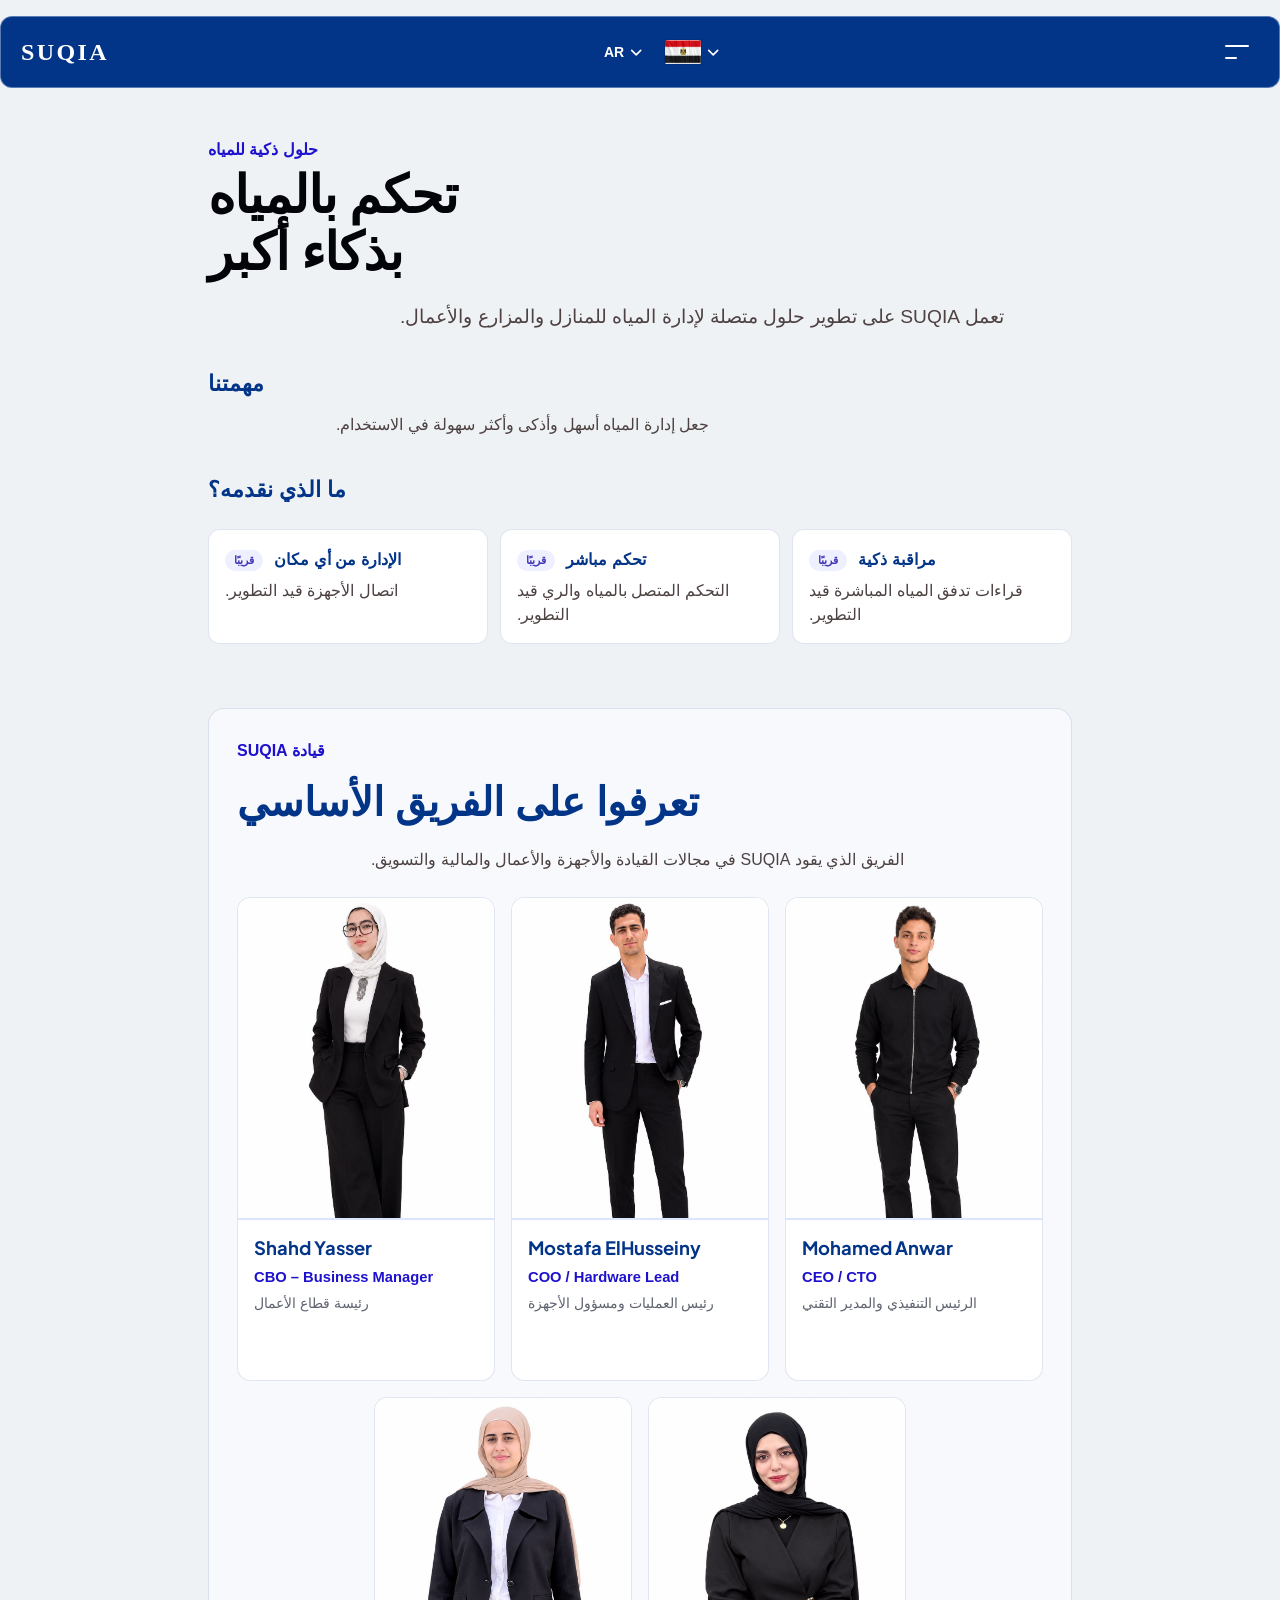
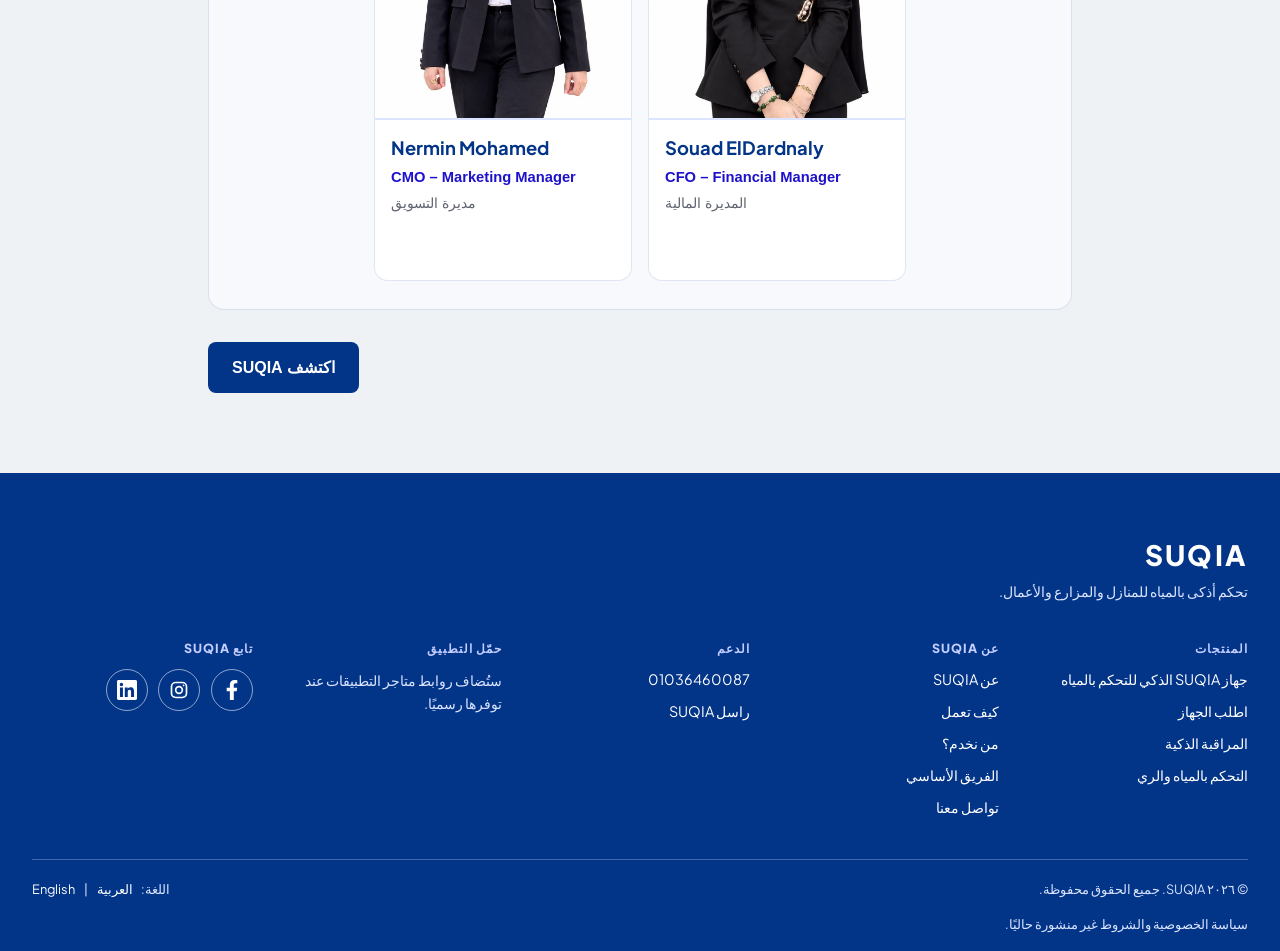
==== about-ar.html @ 775f2c16 "Publish static SUQIA website Co-authored-by: Copilot <223556219+Copilot@users.noreply.github.com>" ====
<!DOCTYPE html>
<html lang="ar" dir="rtl">
  <head>
    <meta charset="UTF-8">
    <meta name="viewport" content="width=device-width, initial-scale=1.0">
    <meta name="description" content="تعرف على SUQIA وحلولها لإدارة المياه؛ اتصال الأجهزة والمراقبة المباشرة قيد التطوير.">
    <title>عن SUQIA</title>
    <link rel="icon" href="favicon.png" type="image/png" sizes="512x512">
    <link rel="stylesheet" href="main.css" type="text/css">
    <link rel="preconnect" href="https://fonts.googleapis.com">
    <link rel="preconnect" href="https://fonts.gstatic.com" crossorigin>
    <link href="https://fonts.googleapis.com/css2?family=Plus+Jakarta+Sans:wght@400;500;600;700;800&display=swap" rel="stylesheet">
  </head>
  <body>
    <header class="site-header">
      <a class="site-name" href="index-ar.html" aria-label="SUQIA - الرئيسية">SUQIA</a>
      <div class="header-controls">
        <div class="header-dropdown">
          <button class="header-selector language-selector" type="button" aria-label="اختيار اللغة" aria-expanded="false" aria-controls="language-options">
            <span>AR</span>
            <svg class="dropdown-chevron" viewBox="0 0 16 16" aria-hidden="true" focusable="false"><path d="m3 6 5 5 5-5" fill="none" stroke="currentColor" stroke-linecap="round" stroke-linejoin="round" stroke-width="1.8"/></svg>
          </button>
          <div class="header-dropdown-menu language-options" id="language-options" role="group" aria-label="اختيار اللغة" hidden>
            <a class="header-dropdown-option" href="about-ar.html" lang="ar" hreflang="ar" aria-current="page">العربية</a>
            <a class="header-dropdown-option" href="about.html" lang="en" hreflang="en">English</a>
          </div>
        </div>
        <div class="header-dropdown">
          <button class="header-selector country-selector" type="button" aria-label="الدولة: مصر" aria-expanded="false" aria-controls="country-options">
            <span class="country-flag-frame"><img class="country-flag" src="suqia5-product.png" alt=""></span>
            <svg class="dropdown-chevron" viewBox="0 0 16 16" aria-hidden="true" focusable="false"><path d="m3 6 5 5 5-5" fill="none" stroke="currentColor" stroke-linecap="round" stroke-linejoin="round" stroke-width="1.8"/></svg>
          </button>
          <div class="header-dropdown-menu country-options" id="country-options" role="group" aria-label="الدولة" hidden>
            <p class="header-dropdown-title">الدولة</p>
            <button class="header-dropdown-option country-option" type="button" aria-label="مصر، محددة حاليًا" aria-pressed="true">
              <span class="country-flag-frame"><img class="country-flag" src="suqia5-product.png" alt=""></span><span>مصر</span><span class="country-check" aria-hidden="true">✓</span>
            </button>
            <p class="header-dropdown-note">خدمات SUQIA متاحة حاليًا في مصر.</p>
          </div>
        </div>
      </div>
      <button class="menu-button" type="button" aria-label="فتح قائمة التنقل" aria-haspopup="dialog" aria-controls="site-menu">
        <span></span>
        <span></span>
      </button>
    </header>

    <dialog class="menu-dialog" id="site-menu" aria-label="قائمة الموقع">
      <div class="menu-dialog-content">
        <div class="menu-dialog-header">
          <a class="menu-logo" href="index-ar.html" aria-label="SUQIA - الرئيسية">SUQIA</a>
          <button class="menu-close" type="button" aria-label="إغلاق قائمة التنقل">
            <span></span>
            <span></span>
          </button>
        </div>
        <nav class="menu-links" aria-label="التنقل الرئيسي">
          <a class="menu-top-link" href="index-ar.html">الرئيسية</a>
          <a class="menu-top-link" href="product-ar.html">اطلب الجهاز</a>
          <details class="menu-section">
            <summary><span>حلول SUQIA</span><span class="menu-toggle" aria-hidden="true">+</span></summary>
            <div class="menu-section-content menu-info-grid">
              <a class="menu-info-card" href="index-ar.html#solution-monitoring">
                <h2>مراقبة ذكية <span class="feature-status">قريبًا</span></h2><p>قراءات تدفق المياه المباشرة قيد التطوير.</p>
              </a>
              <a class="menu-info-card" href="index-ar.html#solution-control">
                <h2>التحكم بالمياه والري <span class="feature-status">قريبًا</span></h2><p>التحكم المتصل بالمياه والري قيد التطوير.</p>
              </a>
              <a class="menu-info-card" href="index-ar.html#device-connectivity">
                <h2>الإدارة من أي مكان <span class="feature-status">قريبًا</span></h2><p>اتصال الأجهزة والوصول إليها عن بُعد قيد التطوير.</p>
              </a>
            </div>
          </details>
          <details class="menu-section">
            <summary><span>كيف تعمل</span><span class="menu-toggle" aria-hidden="true">+</span></summary>
            <div class="menu-section-content menu-info-grid">
              <a class="menu-info-card" href="index-ar.html#step-monitor"><span class="menu-step">٠١</span><h2>راقب <span class="feature-status">قريبًا</span></h2><p>قراءات تدفق المياه المباشرة قيد التطوير.</p></a>
              <a class="menu-info-card" href="index-ar.html#step-control"><span class="menu-step">٠٢</span><h2>تحكم <span class="feature-status">قريبًا</span></h2><p>التحكم بالأجهزة عن بُعد قيد التطوير.</p></a>
              <a class="menu-info-card" href="index-ar.html#device-connectivity"><span class="menu-step">٠٣</span><h2>اتصل <span class="feature-status">قريبًا</span></h2><p>الاتصال بالأجهزة قيد التطوير.</p></a>
            </div>
          </details>
          <details class="menu-section">
            <summary><span>من نخدم</span><span class="menu-toggle" aria-hidden="true">+</span></summary>
            <div class="menu-section-content menu-info-grid">
              <a class="menu-info-card" href="index-ar.html#audience-home"><h2>المنازل</h2><p>مصممة لإدارة المياه المنزلية؛ المراقبة المتصلة ستتوفر قريبًا.</p></a>
              <a class="menu-info-card" href="index-ar.html#audience-agricultural-land"><h2>الأراضي الزراعية</h2><p>مصممة لإدارة الري؛ اتصال الأجهزة سيتوفر قريبًا.</p></a>
              <a class="menu-info-card" href="index-ar.html#audience-factories"><h2>المصانع</h2><p>مصممة لإدارة المياه الصناعية؛ المراقبة المباشرة ستتوفر قريبًا.</p></a>
              <a class="menu-info-card" href="index-ar.html#audience-fish-farms"><h2>المزارع السمكية</h2><p>مصممة لإدارة مياه الاستزراع السمكي؛ اتصال الأجهزة سيتوفر قريبًا.</p></a>
            </div>
          </details>
          <details class="menu-section">
            <summary><span>عن SUQIA</span><span class="menu-toggle" aria-hidden="true">+</span></summary>
            <div class="menu-section-content">
              <p class="menu-summary">تعمل SUQIA على تطوير حلول متصلة لإدارة المياه للمنازل والمزارع والأعمال. اتصال الأجهزة سيتوفر قريبًا.</p>
              <p class="menu-summary">مهمتنا جعل إدارة المياه أسهل وأذكى وأكثر سهولة في الاستخدام.</p>
              <a class="menu-section-link" href="about-ar.html">تعرف على SUQIA</a>
              <a class="menu-section-link" href="about-ar.html#core-team">تعرف على الفريق الأساسي</a>
            </div>
          </details>
          <a class="menu-top-link" href="index-ar.html#contact-us">تواصل معنا</a>
        </nav>
      </div>
    </dialog>

    <main class="about-main">
      <section class="about-intro" aria-labelledby="about-title">
        <p class="about-eyebrow">حلول ذكية للمياه</p>
        <h1 class="about-title" id="about-title">تحكم بالمياه<br>بذكاء أكبر</h1>
        <p class="about-lead">
          تعمل SUQIA على تطوير حلول متصلة لإدارة المياه للمنازل والمزارع والأعمال.
        </p>
      </section>
      <section class="about-section" aria-labelledby="about-vision">
        <h2 id="about-vision">مهمتنا</h2>
        <p>جعل إدارة المياه أسهل وأذكى وأكثر سهولة في الاستخدام.</p>
      </section>
      <section class="about-section" aria-labelledby="about-solutions">
        <h2 id="about-solutions">ما الذي نقدمه؟</h2>
        <dl class="water-details">
          <div class="water-detail">
            <dt>مراقبة ذكية <span class="feature-status">قريبًا</span></dt>
            <dd>قراءات تدفق المياه المباشرة قيد التطوير.</dd>
          </div>
          <div class="water-detail">
            <dt>تحكم مباشر <span class="feature-status">قريبًا</span></dt>
            <dd>التحكم المتصل بالمياه والري قيد التطوير.</dd>
          </div>
          <div class="water-detail">
            <dt>الإدارة من أي مكان <span class="feature-status">قريبًا</span></dt>
            <dd>اتصال الأجهزة قيد التطوير.</dd>
          </div>
        </dl>
      </section>
      <section class="team-section" id="core-team" aria-labelledby="team-title">
        <div class="team-heading">
          <p class="about-eyebrow">قيادة SUQIA</p>
          <h2 class="about-title team-title" id="team-title">تعرفوا على الفريق الأساسي</h2>
          <p class="team-intro">الفريق الذي يقود SUQIA في مجالات القيادة والأجهزة والأعمال والمالية والتسويق.</p>
        </div>
        <div class="team-grid">
          <article class="team-card">
            <figure class="team-card-image"><img src="suqia6-product.png" alt="Mohamed Anwar" loading="lazy" decoding="async"></figure>
            <div class="team-card-content">
              <h3 class="team-card-name">Mohamed Anwar</h3>
              <p class="team-card-role">CEO / CTO</p>
              <p class="team-card-title">الرئيس التنفيذي والمدير التقني</p>
            </div>
          </article>
          <article class="team-card">
            <figure class="team-card-image"><img src="suqia7-product.png" alt="Mostafa ElHusseiny" loading="lazy" decoding="async"></figure>
            <div class="team-card-content">
              <h3 class="team-card-name">Mostafa ElHusseiny</h3>
              <p class="team-card-role">COO / Hardware Lead</p>
              <p class="team-card-title">رئيس العمليات ومسؤول الأجهزة</p>
            </div>
          </article>
          <article class="team-card">
            <figure class="team-card-image"><img src="suqia8-product.png" alt="Shahd Yasser" loading="lazy" decoding="async"></figure>
            <div class="team-card-content">
              <h3 class="team-card-name">Shahd Yasser</h3>
              <p class="team-card-role">CBO – Business Manager</p>
              <p class="team-card-title">رئيسة قطاع الأعمال</p>
            </div>
          </article>
          <article class="team-card">
            <figure class="team-card-image"><img src="suqia9-product.png" alt="Souad ElDardnaly" loading="lazy" decoding="async"></figure>
            <div class="team-card-content">
              <h3 class="team-card-name">Souad ElDardnaly</h3>
              <p class="team-card-role">CFO – Financial Manager</p>
              <p class="team-card-title">المديرة المالية</p>
            </div>
          </article>
          <article class="team-card">
            <figure class="team-card-image"><img src="suqia10-product.png" alt="Nermin Mohamed" loading="lazy" decoding="async"></figure>
            <div class="team-card-content">
              <h3 class="team-card-name">Nermin Mohamed</h3>
              <p class="team-card-role">CMO – Marketing Manager</p>
              <p class="team-card-title">مديرة التسويق</p>
            </div>
          </article>
        </div>
      </section>
      <a class="action-button action-button-primary about-home-button" href="index-ar.html">
        اكتشف SUQIA
      </a>
    </main>
    <footer class="site-footer">
      <div class="footer-content">
        <div class="footer-brand">
          <a href="index-ar.html" aria-label="SUQIA - الرئيسية">SUQIA</a>
          <p>تحكم أذكى بالمياه للمنازل والمزارع والأعمال.</p>
        </div>
        <section class="footer-column">
          <h2>المنتجات</h2>
          <nav aria-label="المنتجات">
            <a href="product-ar.html">جهاز SUQIA الذكي للتحكم بالمياه</a>
            <a href="product-ar.html#device-request">اطلب الجهاز</a>
            <a href="index-ar.html#solution-monitoring">المراقبة الذكية</a>
            <a href="index-ar.html#solution-control">التحكم بالمياه والري</a>
          </nav>
        </section>
        <section class="footer-column">
          <h2>عن SUQIA</h2>
          <nav aria-label="عن SUQIA">
            <a href="about-ar.html">عن SUQIA</a>
            <a href="index-ar.html#how-it-works">كيف تعمل</a>
            <a href="index-ar.html#who-we-serve">من نخدم؟</a>
            <a href="about-ar.html#core-team">الفريق الأساسي</a>
            <a href="index-ar.html#contact-us">تواصل معنا</a>
          </nav>
        </section>
        <section class="footer-column">
          <h2>الدعم</h2>
          <nav aria-label="الدعم">
            <a href="tel:+201036460087">01036460087</a>
            <a href="mailto:suqia.ai.official@gmail.com?subject=SUQIA%20Support">راسل SUQIA</a>
          </nav>
        </section>
        <section class="footer-column">
          <h2>حمّل التطبيق</h2>
          <p class="footer-app-note">ستُضاف روابط متاجر التطبيقات عند توفرها رسميًا.</p>
        </section>
        <section class="footer-column">
          <h2>تابع SUQIA</h2>
          <nav class="footer-social-links" aria-label="حسابات SUQIA">
            <a class="social-link" href="https://www.facebook.com/share/1DdSHvcAn1/" target="_blank" rel="noopener noreferrer" aria-label="SUQIA على فيسبوك">
              <svg viewBox="0 0 320 512" aria-hidden="true" focusable="false"><path fill="currentColor" d="M279.14 288l14.22-92.66h-88.91v-60.13c0-25.35 12.42-50.06 52.24-50.06H297V6.26S260.43 0 225.36 0C152.77 0 105.47 44 105.47 123.82v71.52H24.1V288h81.37v224h100.2V288z"/></svg>
            </a>
            <a class="social-link" href="https://www.instagram.com/suqia.official?gwpx=bDJvb3JseXN4MDAz" target="_blank" rel="noopener noreferrer" aria-label="SUQIA على إنستجرام">
              <svg viewBox="0 0 24 24" aria-hidden="true" focusable="false"><rect x="3" y="3" width="18" height="18" rx="5" fill="none" stroke="currentColor" stroke-width="2"/><circle cx="12" cy="12" r="4" fill="none" stroke="currentColor" stroke-width="2"/><circle cx="17.5" cy="6.5" r="1" fill="currentColor"/></svg>
            </a>
            <a class="social-link" href="https://www.linkedin.com/in/suqia-سُقيا-9b8326451?utm_source=share_via&amp;utm_content=profile&amp;utm_medium=member_ios" target="_blank" rel="noopener noreferrer" aria-label="SUQIA على LinkedIn">
              <svg viewBox="0 0 24 24" aria-hidden="true" focusable="false"><path fill="currentColor" d="M20.447 20.452h-3.554v-5.569c0-1.328-.027-3.037-1.852-3.037-1.853 0-2.136 1.445-2.136 2.939v5.667H9.35V9h3.414v1.561h.049c.476-.9 1.637-1.85 3.37-1.85 3.601 0 4.267 2.37 4.267 5.455v6.286zM5.337 7.433a2.062 2.062 0 1 1 0-4.124 2.062 2.062 0 0 1 0 4.124zm1.782 13.019H3.555V9h3.564v11.452zM22.225 0H1.771C.792 0 0 .774 0 1.729v20.542C0 23.227.792 24 1.771 24h20.451C23.2 24 24 23.227 24 22.271V1.729C24 .774 23.2 0 22.222 0h.003z"/></svg>
            </a>
          </nav>
        </section>
      </div>
      <div class="footer-bottom">
        <p>© ٢٠٢٦ SUQIA. جميع الحقوق محفوظة.</p>
        <nav class="footer-language" aria-label="اللغة">
          <span>اللغة:</span><a href="about-ar.html" lang="ar" hreflang="ar" aria-current="page">العربية</a>
          <span aria-hidden="true">|</span><a href="about.html" lang="en" hreflang="en">English</a>
        </nav>
        <p class="footer-legal-status">سياسة الخصوصية والشروط غير منشورة حاليًا.</p>
      </div>
    </footer>
    <script src="main.js" defer></script>
    <script src="auth-config.js" defer></script>
    <script src="auth-client.js" defer></script>
    <script src="auth-ui.js" defer></script>
  </body>
</html>
---- main.css ----
html {
  font-size: 16px;
}

body {
  min-height: 100vh;
  margin: 0;
  background-color: #eff2f5;
  color: #023488;
  text-align: left;
}

body[dir="rtl"] {
  text-align: right;
}

.site-header {
  direction: ltr;
  box-sizing: border-box;
  width: 100%;
  min-height: 4.5rem;
  margin: 1rem auto 3rem;
  padding: 0 1.25rem;
  display: flex;
  align-items: center;
  justify-content: space-between;
  border: 1px solid rgba(255, 255, 255, 0.35);
  border-radius: 0.75rem;
  background-color: #023488;
  color: #fff;
}

.site-brand {
  display: flex;
  align-items: center;
  gap: 0.5rem;
  color: inherit;
  text-decoration: none;
}

.site-logo {
  width: 2.75rem;
  height: 2.75rem;
  object-fit: contain;
  filter: brightness(0) invert(1);
}

.site-name {
  color: inherit;
  font-size: 1.5rem;
  font-weight: 700;
  letter-spacing: 0.1em;
  text-decoration: none;
}

.header-link {
  color: inherit;
  font-family: 'Gill Sans', 'Gill Sans MT', Calibri, 'Trebuchet MS', sans-serif;
  font-weight: 700;
  text-decoration: none;
}

.header-link:hover,
.header-link:focus-visible {
  text-decoration: underline;
  text-underline-offset: 0.25em;
}

.menu-button {
  display: flex;
  width: 2.75rem;
  height: 2.75rem;
  padding: 0.65rem;
  flex-direction: column;
  justify-content: space-around;
  border: 0;
  background: transparent;
  cursor: pointer;
}

.menu-button span {
  width: 100%;
  height: 2px;
  border-radius: 2px;
  background-color: #fff;
}

.menu-button span:last-child {
  width: 50%;
}

.header-controls {
  display: flex;
  align-items: center;
  gap: 0.75rem;
}

.header-dropdown {
  position: relative;
}

.header-selector {
  display: flex;
  align-items: center;
  gap: 0.3rem;
  padding: 0.45rem 0.3rem;
  border: 0;
  background: transparent;
  color: inherit;
  font: inherit;
  font-weight: 600;
  cursor: pointer;
}

.language-selector {
  font-family: Arial, sans-serif;
  font-size: 0.875rem;
}

.country-flag-frame {
  position: relative;
  display: block;
  width: 2.25rem;
  height: 1.45rem;
  flex: none;
  overflow: hidden;
  border-radius: 0.1rem;
  box-shadow: 0 0 0 1px rgba(0, 0, 0, 0.08);
}

.country-flag {
  position: absolute;
  top: -0.4rem;
  left: -0.11rem;
  display: block;
  width: 2.44rem;
  height: 2.44rem;
}

.dropdown-chevron {
  width: 0.9rem;
  height: 0.9rem;
  transition: transform 160ms ease;
}

.header-dropdown.is-open .dropdown-chevron {
  transform: rotate(180deg);
}

.header-dropdown-menu {
  position: absolute;
  top: calc(100% + 0.75rem);
  right: 0;
  z-index: 20;
  box-sizing: border-box;
  min-width: 12rem;
  padding: 0.5rem;
  border: 1px solid #e7e9ef;
  border-radius: 0.75rem;
  background-color: #fff;
  color: #171923;
  box-shadow: 0 0.75rem 2rem rgba(0, 0, 0, 0.16);
}

.header-dropdown-menu[hidden] {
  display: none;
}

[lang="ar"] .header-dropdown-menu {
  direction: rtl;
  text-align: right;
}

.header-dropdown-title,
.header-dropdown-note {
  margin: 0;
  padding: 0.5rem 0.65rem;
}

.header-dropdown-title {
  color: #686b75;
  font-size: 0.8rem;
  font-weight: 700;
}

.header-dropdown-note {
  color: #686b75;
  font-size: 0.75rem;
  line-height: 1.45;
}

.header-dropdown-option {
  box-sizing: border-box;
  display: flex;
  width: 100%;
  min-height: 2.75rem;
  padding: 0.55rem 0.65rem;
  align-items: center;
  gap: 0.65rem;
  border: 0;
  border-radius: 0.5rem;
  background: transparent;
  color: #171923;
  font: inherit;
  text-align: start;
  text-decoration: none;
  cursor: pointer;
}

.header-dropdown-option:hover,
.header-dropdown-option:focus-visible {
  background-color: #eff2f5;
  outline: none;
}

.header-dropdown-option[aria-current="page"],
.country-option[aria-pressed="true"] {
  color: #023488;
  font-weight: 700;
}

.country-check {
  margin-inline-start: auto;
}

.menu-dialog {
  box-sizing: border-box;
  width: 100%;
  max-width: none;
  height: 100%;
  max-height: none;
  margin: 0;
  padding: 0;
  border: 0;
  background-color: #fff;
  color: #171923;
}

.menu-dialog::backdrop {
  background-color: rgba(2, 52, 136, 0.55);
}

.menu-dialog-content {
  box-sizing: border-box;
  display: flex;
  width: min(100%, 80rem);
  min-height: 100%;
  margin: 0 auto;
  padding: clamp(1.25rem, 5vw, 3.5rem);
  flex-direction: column;
}

.menu-dialog-header {
  display: flex;
  align-items: center;
  justify-content: space-between;
  padding-bottom: 1.25rem;
  border-bottom: 1px solid #e7e9ef;
}

.menu-logo {
  color: #023488;
  font-family: 'Plus Jakarta Sans', sans-serif;
  font-size: 2rem;
  font-weight: 800;
  letter-spacing: 0.08em;
  text-decoration: none;
}

.menu-close {
  position: relative;
  width: 3rem;
  height: 3rem;
  padding: 0;
  border: 0;
  background: transparent;
  cursor: pointer;
}

.menu-close span {
  position: absolute;
  top: 50%;
  left: 0.3rem;
  width: 2.4rem;
  height: 2px;
  background-color: #023488;
}

.menu-close span:first-child {
  transform: rotate(45deg);
}

.menu-close span:last-child {
  transform: rotate(-45deg);
}

.menu-links {
  flex: 1;
  margin-top: clamp(1.5rem, 6vh, 4rem);
}

.menu-top-link,
.menu-section > summary {
  display: flex;
  align-items: center;
  justify-content: space-between;
  gap: 1rem;
  padding: clamp(1rem, 3vh, 1.75rem) 0;
  border-bottom: 1px solid #e7e9ef;
  color: #171923;
  font-family: 'Plus Jakarta Sans', 'Gill Sans', sans-serif;
  font-size: clamp(1.75rem, 5vw, 3.5rem);
  font-weight: 600;
  line-height: 1.15;
  text-decoration: none;
}

.menu-section > summary {
  list-style: none;
  cursor: pointer;
}

.menu-section > summary::-webkit-details-marker {
  display: none;
}

.menu-toggle {
  box-sizing: border-box;
  display: grid;
  width: clamp(2.5rem, 8vw, 4rem);
  aspect-ratio: 1;
  flex: 0 0 auto;
  place-items: center;
  border: 1px solid currentColor;
  border-radius: 0.6rem;
  font-family: Arial, sans-serif;
  font-size: 0.65em;
  font-weight: 400;
  transition: transform 160ms ease;
}

.menu-section[open] .menu-toggle {
  transform: rotate(45deg);
}

.menu-top-link::after {
  width: 0.65rem;
  height: 0.65rem;
  flex: 0 0 auto;
  border-top: 2px solid #023488;
  border-right: 2px solid #023488;
  content: "";
  transform: rotate(45deg);
  transition: transform 160ms ease;
}

.menu-top-link:hover,
.menu-top-link:focus-visible,
.menu-section > summary:hover,
.menu-section > summary:focus-visible {
  color: #1e11cd;
}

.menu-top-link:hover::after,
.menu-top-link:focus-visible::after {
  transform: translateX(0.25rem) rotate(45deg);
}

body[dir="rtl"] .menu-top-link::after {
  transform: rotate(-135deg);
}

body[dir="rtl"] .menu-top-link:hover::after,
body[dir="rtl"] .menu-top-link:focus-visible::after {
  transform: translateX(-0.25rem) rotate(-135deg);
}

.menu-section-content {
  padding: 1.25rem 0 1.75rem;
  border-bottom: 1px solid #e7e9ef;
  font-family: 'Plus Jakarta Sans', 'Gill Sans', sans-serif;
}

.menu-info-grid {
  display: grid;
  gap: 0.75rem;
}

.menu-info-card {
  display: block;
  padding: 1.1rem;
  border-radius: 0.75rem;
  background-color: #f2f5ff;
  color: inherit;
  text-decoration: none;
  transition: transform 160ms ease, background-color 160ms ease;
}

.menu-info-card:hover,
.menu-info-card:focus-visible {
  background-color: #e8edff;
  transform: translateY(-2px);
}

.menu-info-card h2 {
  margin: 0;
  color: #023488;
  font-size: 1.1rem;
}

.menu-info-card p,
.menu-summary {
  margin: 0.4rem 0 0;
  color: #4d4141;
  font-size: 1rem;
  line-height: 1.5;
}

.menu-step {
  display: block;
  margin-bottom: 0.4rem;
  color: #1e11cd;
  font-size: 0.875rem;
  font-weight: 700;
}

.menu-section-link {
  display: inline-block;
  margin-top: 1rem;
  color: #023488;
  font-weight: 700;
  text-underline-offset: 0.2em;
}

@media (min-width: 48rem) {
  .menu-info-grid {
    grid-template-columns: repeat(3, minmax(0, 1fr));
  }
}

main {
  padding: 0 1rem 2rem;
}

.home-main {
  box-sizing: border-box;
  width: min(100%, 76rem);
  margin: 0 auto;
  padding: 0 1rem 4rem;
  color: #4d4141;
  font-family: 'Gill Sans', 'Gill Sans MT', Calibri, 'Trebuchet MS', sans-serif;
}

.home-hero {
  padding: clamp(2rem, 7vw, 5.5rem);
  border-radius: 1.25rem;
  background-color: #023488;
  color: #fff;
}

.home-hero-layout {
  display: grid;
  align-items: center;
  gap: 2rem;
}

.hero-product-image {
  margin: 0;
  overflow: hidden;
  border-radius: 1rem;
  background-color: #fff;
}

.hero-product-image img {
  display: block;
  width: 100%;
  height: auto;
}

@media (min-width: 56rem) {
  .home-hero-layout {
    grid-template-columns: minmax(0, 0.9fr) minmax(0, 1.1fr);
  }
}

.section-eyebrow {
  margin: 0 0 0.75rem;
  color: #5144d5;
  font-size: 0.85rem;
  font-weight: 800;
  letter-spacing: 0.08em;
}

.home-hero .section-eyebrow {
  color: #c4ceff;
}

.home-title {
  max-width: 48rem;
  color: #fff;
  font-family: 'Plus Jakarta Sans', 'Gill Sans', sans-serif;
  font-size: clamp(2.5rem, 9vw, 5.5rem);
  letter-spacing: -0.04em;
}

.home-title span {
  color: #aab8ff;
}

.home-lead {
  max-width: 42rem;
  margin: 1.25rem 0 0;
  color: #f5f7ff;
  font-size: clamp(1.05rem, 2.4vw, 1.3rem);
  line-height: 1.6;
}

.hero-actions {
  display: flex;
  flex-wrap: wrap;
  gap: 0.75rem;
  margin-top: 1.75rem;
}

.hero-actions .action-button {
  width: auto;
}

.home-section {
  padding: clamp(2.75rem, 8vw, 5.5rem) 0;
  scroll-margin-top: 1rem;
}

.section-title {
  max-width: 52rem;
  color: #03030a;
  font-family: 'Plus Jakarta Sans', 'Gill Sans', sans-serif;
  font-size: clamp(1.75rem, 4vw, 2.75rem);
}

.feature-status {
  display: inline-flex;
  align-items: center;
  margin-inline-start: 0.45rem;
  padding: 0.2rem 0.55rem;
  border-radius: 999px;
  background-color: #eef0ff;
  color: #4235b5;
  font-size: 0.68em;
  font-weight: 800;
  letter-spacing: normal;
  line-height: 1.4;
  vertical-align: middle;
  white-space: nowrap;
}

.device-connectivity-section {
  box-sizing: border-box;
  padding: clamp(1.25rem, 4vw, 2.25rem);
  border: 1px solid rgba(2, 52, 136, 0.14);
  border-radius: 1rem;
  background-color: #f6f8fc;
}

.device-connectivity-heading {
  display: flex;
  flex-wrap: wrap;
  align-items: center;
  gap: 0.35rem 0.65rem;
}

.device-connectivity-heading .section-eyebrow {
  margin: 0;
}

.device-connectivity-heading .section-title {
  flex-basis: 100%;
  margin: 0.35rem 0 0;
}

.device-connectivity-description {
  max-width: 48rem;
  margin: 0.85rem 0 0;
  color: #4d4141;
  line-height: 1.6;
}

.device-connectivity-features {
  display: grid;
  gap: 0.75rem;
  margin: 1.25rem 0 0;
  padding: 0;
  list-style: none;
}

.device-connectivity-features li {
  box-sizing: border-box;
  display: flex;
  min-width: 0;
  align-items: center;
  justify-content: space-between;
  gap: 0.5rem;
  padding: 0.85rem 1rem;
  border: 1px solid rgba(2, 52, 136, 0.12);
  border-radius: 0.7rem;
  background-color: #fff;
  color: #023488;
  font-weight: 700;
}

.device-connectivity-features li > span:first-child {
  min-width: 0;
}

.process-steps {
  display: grid;
  gap: 0.75rem;
  margin: 1.5rem 0 0;
  padding: 0;
  list-style: none;
}

.carousel-track {
  display: flex;
  gap: 0.75rem;
  margin: 1.5rem 0 0;
  padding: 0 0 0.25rem;
  overflow-x: auto;
  scroll-behavior: smooth;
  scroll-snap-type: x mandatory;
  scrollbar-width: none;
}

.carousel-track::-webkit-scrollbar {
  display: none;
}

.carousel-slide {
  min-width: 0;
  flex: 0 0 100%;
  scroll-snap-align: start;
}

.process-steps li,
.carousel-card {
  box-sizing: border-box;
  overflow: hidden;
  border: 1px solid rgba(2, 52, 136, 0.12);
  border-radius: 0.75rem;
  background-color: #fff;
  scroll-margin-top: 1rem;
}

.carousel-card img {
  display: block;
  width: 100%;
  aspect-ratio: 16 / 9;
  object-fit: cover;
}

.audience-card-content,
.service-card-content {
  margin: 0;
  padding: 1rem 1.25rem 1.25rem;
}

.service-card-content dt {
  margin-bottom: 0.35rem;
  color: #023488;
  font-weight: 800;
}

.service-card-content dd {
  margin: 0;
  color: #4d4141;
  line-height: 1.5;
}

.audience-intro {
  max-width: 52rem;
  margin: 0.75rem 0 0;
  color: #4d4141;
  font-size: 1.1rem;
  line-height: 1.6;
}

.process-number {
  color: #5144d5;
  font-size: 0.875rem;
  font-weight: 800;
}

.process-steps h3,
.carousel-card h3 {
  margin: 0.4rem 0;
  color: #023488;
  font-size: 1.2rem;
}

.process-steps p,
.carousel-card p,
.about-callout > p,
.contact-section > p {
  margin: 0;
  line-height: 1.6;
}

.carousel-controls {
  display: flex;
  align-items: center;
  gap: 0.5rem;
  margin-top: 1rem;
}

.carousel-button {
  box-sizing: border-box;
  display: grid;
  min-width: 2.75rem;
  height: 2.75rem;
  padding: 0 0.75rem;
  place-items: center;
  border: 1px solid rgba(2, 52, 136, 0.2);
  border-radius: 999px;
  background-color: #fff;
  color: #023488;
  font: inherit;
  font-weight: 700;
  cursor: pointer;
}

.carousel-button:hover,
.carousel-button:focus-visible {
  background-color: #e8eef9;
  outline: 2px solid #023488;
  outline-offset: 2px;
}

.carousel-toggle {
  display: block;
}

[dir="rtl"] .carousel-arrow {
  display: inline-block;
  transform: scaleX(-1);
}

.carousel-pagination {
  display: flex;
  justify-content: center;
  gap: 0.45rem;
  margin-top: 1rem;
}

.carousel-dot {
  width: 0.65rem;
  height: 0.65rem;
  padding: 0;
  border: 0;
  border-radius: 999px;
  background-color: rgba(2, 52, 136, 0.3);
  cursor: pointer;
}

.carousel-dot[aria-current="true"] {
  width: 1.75rem;
  background-color: #023488;
}

.carousel-dot:focus-visible {
  outline: 2px solid #023488;
  outline-offset: 3px;
}

.about-callout {
  padding: clamp(1.5rem, 5vw, 3rem);
  border-radius: 1rem;
  background-color: #fff;
}

.text-link {
  display: inline-block;
  margin-top: 1rem;
  color: #023488;
  font-weight: 700;
  text-underline-offset: 0.2em;
}

.contact-section {
  padding: clamp(1.5rem, 5vw, 3rem);
  border-radius: 1rem;
  background-color: #023488;
  color: #fff;
}

.contact-section .section-title {
  color: #fff;
}

.contact-section > p {
  max-width: 42rem;
  color: #f5f7ff;
}

.contact-email a {
  color: #fff;
  font-weight: 700;
  text-underline-offset: 0.2em;
}

.contact-section .action-button {
  display: inline-block;
  width: auto;
  margin-top: 1.25rem;
}

.site-footer {
  box-sizing: border-box;
  margin-top: 2rem;
  padding: clamp(2.5rem, 6vw, 4rem) 1rem 1rem;
  background-color: #023488;
  color: #fff;
  font-family: 'Plus Jakarta Sans', 'Gill Sans', sans-serif;
  text-align: start;
}

.footer-content {
  box-sizing: border-box;
  display: grid;
  width: min(100%, 76rem);
  margin: 0 auto;
  grid-template-columns: repeat(2, minmax(0, 1fr));
  gap: 2rem 1.25rem;
}

.footer-brand {
  grid-column: 1 / -1;
}

.footer-brand a {
  color: inherit;
  font-size: 1.75rem;
  font-weight: 800;
  letter-spacing: 0.08em;
  text-decoration: none;
}

.footer-brand p,
.footer-column p {
  max-width: 24rem;
  margin: 0.5rem 0 0;
  color: #dce5ff;
  font-size: 0.9rem;
  font-weight: 400;
  line-height: 1.6;
}

.footer-column {
  min-width: 0;
}

.footer-column h2 {
  margin: 0 0 0.85rem;
  color: #c4ceff;
  font-size: 0.78rem;
  font-weight: 800;
  letter-spacing: 0.08em;
  text-transform: uppercase;
}

.footer-column nav,
.footer-link-list {
  display: grid;
  justify-items: start;
  gap: 0.65rem;
}

.footer-column a,
.footer-language a {
  color: #fff;
  font-size: 0.9rem;
  line-height: 1.5;
  text-decoration: none;
  text-underline-offset: 0.2em;
  overflow-wrap: anywhere;
}

.footer-column a:hover,
.footer-column a:focus-visible,
.footer-language a:hover,
.footer-language a:focus-visible {
  text-decoration: underline;
}

.footer-app-note,
.footer-legal-status {
  color: #dce5ff;
  font-size: 0.88rem;
  line-height: 1.55;
}

.footer-social-links {
  display: flex;
  align-items: center;
  gap: 0.65rem;
}

.footer-column nav.footer-social-links {
  display: flex;
}

.footer-social-links .social-link {
  width: 2.5rem;
  height: 2.5rem;
}

.footer-bottom {
  box-sizing: border-box;
  display: flex;
  width: min(100%, 76rem);
  margin: 2.5rem auto 0;
  padding-top: 1.25rem;
  flex-wrap: wrap;
  align-items: center;
  justify-content: space-between;
  gap: 1rem;
  border-top: 1px solid rgba(255, 255, 255, 0.25);
}

.footer-bottom p {
  margin: 0;
  color: #dce5ff;
  font-size: 0.8rem;
  font-weight: 400;
}

.footer-language {
  display: flex;
  flex-wrap: wrap;
  align-items: center;
  gap: 0.55rem;
  color: #dce5ff;
  font-size: 0.8rem;
}

.footer-language a {
  font-size: 0.8rem;
}

.footer-legal-status {
  flex: 1 1 100%;
  margin: 0;
  font-size: 0.78rem;
}

@media (min-width: 42rem) {
  .footer-content {
    grid-template-columns: repeat(3, minmax(0, 1fr));
    gap: 2.25rem 1.75rem;
  }
}

@media (min-width: 64rem) {
  .footer-content {
    grid-template-columns: repeat(5, minmax(0, 1fr));
  }
}

@media (max-width: 25rem) {
  .footer-content {
    grid-template-columns: minmax(0, 1fr);
  }
}

.social-link {
  display: grid;
  width: 2.75rem;
  height: 2.75rem;
  place-items: center;
  border: 1px solid rgba(255, 255, 255, 0.55);
  border-radius: 50%;
  color: inherit;
}

.social-link:hover,
.social-link:focus-visible {
  background-color: rgba(255, 255, 255, 0.15);
  outline: 2px solid #fff;
  outline-offset: 3px;
}

.social-link svg {
  display: block;
  width: 1.25rem;
  height: 1.25rem;
}

@media (min-width: 42rem) {
  .carousel-slide {
    flex-basis: calc((100% - 0.75rem) / 2);
  }
}

@media (min-width: 42rem) {
  .process-steps {
    grid-template-columns: repeat(3, minmax(0, 1fr));
  }

  .device-connectivity-features {
    grid-template-columns: repeat(3, minmax(0, 1fr));
  }
}

@media (prefers-reduced-motion: reduce) {
  .carousel-track {
    scroll-behavior: auto;
  }
}

.water-control-title {
  color: #03030a;
  font-family: 'Gill Sans', 'Gill Sans MT', Calibri, 'Trebuchet MS', sans-serif;
  font-weight: 500;
}

.made-smarter-title {
  color: #1e11cdfc;
  font-family:  'Gill Sans', 'Gill Sans MT', Calibri, 'Trebuchet MS', sans-serif;
  font-weight: 800;
}

.description-text {
  color: #4d4141;
  font-family: 'Gill Sans', 'Gill Sans MT', Calibri, 'Trebuchet MS', sans-serif;
}

.water-details {
  display: grid;
  gap: 0.75rem;
  margin: 1.25rem 0 0;
}

@media (min-width: 42rem) {
  .water-details {
    grid-template-columns: repeat(3, minmax(0, 1fr));
  }
}

.water-detail {
  box-sizing: border-box;
  padding: 1rem;
  border: 1px solid rgba(2, 52, 136, 0.12);
  border-radius: 0.75rem;
  background-color: #fff;
}

.water-detail dt {
  margin-bottom: 0.35rem;
  color: #023488;
  font-family: 'Gill Sans', 'Gill Sans MT', Calibri, 'Trebuchet MS', sans-serif;
  font-weight: 800;
}

.water-detail dd {
  margin: 0;
  color: #4d4141;
  font-family: 'Gill Sans', 'Gill Sans MT', Calibri, 'Trebuchet MS', sans-serif;
  line-height: 1.5;
}
      h1 {
  letter-spacing: -1px;
}
h1{
  margin: 0;
  line-height: 1.1
}

.account-actions {
  display: flex;
  flex-direction: column;
  gap: 0.75rem;
  width: 100%;
  margin-top: 1rem;
}

.water-details,
.account-actions {
  scroll-margin-top: 1rem;
}

.action-button {
  box-sizing: border-box;
  width: 100%;
  padding: 0.75rem 1.5rem;
  border-radius: 0.5rem;
  font-family: 'Gill Sans', 'Gill Sans MT', Calibri, 'Trebuchet MS', sans-serif;
  font-weight: 700;
  text-align: center;
  text-decoration: none;
}

.action-button-primary {
  background-color: #023488;
  color: #fff;
}

.action-button-secondary {
  border: 1px solid #023488;
  background-color: #fff;
  color: #023488;
}

.product-header {
  box-sizing: border-box;
  width: min(calc(100% - 2rem), 76rem);
  margin-bottom: 1.5rem;
  gap: 1rem;
}

.product-header-links {
  display: flex;
  align-items: center;
  justify-content: center;
  gap: clamp(0.75rem, 2vw, 1.75rem);
}

[dir="rtl"] .product-header-links {
  direction: rtl;
}

.product-header-links a,
.product-language-link {
  color: inherit;
  font-size: 0.9rem;
  font-weight: 700;
  text-decoration: none;
  text-underline-offset: 0.2em;
}

.product-header-links a:hover,
.product-header-links a:focus-visible,
.product-language-link:hover,
.product-language-link:focus-visible {
  text-decoration: underline;
}

.product-main,
.checkout-main {
  box-sizing: border-box;
  width: min(100%, 76rem);
  margin: 0 auto;
  padding: 0 1rem 4rem;
  color: #4d4141;
  font-family: 'Gill Sans', 'Gill Sans MT', Calibri, 'Trebuchet MS', sans-serif;
}

.product-hero {
  display: grid;
  align-items: center;
  gap: clamp(1.5rem, 4vw, 3.5rem);
  padding: clamp(1.5rem, 6vw, 4.5rem);
  border-radius: 1.25rem;
  background-color: #023488;
  color: #fff;
}

.product-hero-copy {
  min-width: 0;
}

.product-hero .section-eyebrow {
  color: #c4ceff;
}

.product-title {
  margin: 0;
  color: #023488;
  font-family: 'Plus Jakarta Sans', 'Gill Sans', sans-serif;
  font-size: clamp(2.15rem, 6vw, 4.5rem);
  line-height: 1.08;
  letter-spacing: -0.04em;
}

.product-hero .product-title,
.checkout-heading .product-title {
  color: #fff;
}

.product-lead {
  max-width: 44rem;
  margin: 1.25rem 0 0;
  font-size: clamp(1.05rem, 2.4vw, 1.3rem);
  line-height: 1.65;
}

.product-disclaimer {
  max-width: 42rem;
  margin: 0.85rem 0 0;
  color: #dce5ff;
  line-height: 1.6;
}

.product-hero-image {
  margin: 0;
  overflow: hidden;
  border-radius: 1rem;
  background-color: #fff;
}

.product-hero-image img {
  display: block;
  width: 100%;
  height: auto;
}

.product-hero .action-button-primary {
  background-color: #fff;
  color: #023488;
}

.product-hero .action-button-secondary {
  border-color: rgba(255, 255, 255, 0.8);
  background-color: transparent;
  color: #fff;
}

.product-section {
  padding: clamp(2.5rem, 7vw, 4.5rem) 0 0;
  scroll-margin-top: 1rem;
}

.product-overview {
  display: grid;
  align-items: start;
  gap: 1rem 3rem;
}

.product-overview > div > p:first-child {
  max-width: 38rem;
  margin: 0;
  font-size: 1.1rem;
  line-height: 1.7;
}

.product-size-note {
  display: flex;
  flex-wrap: wrap;
  align-items: center;
  gap: 0.5rem;
  margin: 1rem 0 0;
}

.product-size-note strong {
  margin-inline-end: 0.25rem;
  color: #023488;
}

.product-size-note span {
  padding: 0.35rem 0.7rem;
  border: 1px solid rgba(2, 52, 136, 0.2);
  border-radius: 999px;
  background-color: #fff;
  color: #023488;
  font-weight: 700;
}

.product-steps,
.application-grid {
  display: grid;
  gap: 0.75rem;
  margin: 1.5rem 0 0;
  padding: 0;
  list-style: none;
}

.product-steps li,
.application-grid article {
  box-sizing: border-box;
  min-width: 0;
  padding: 1.25rem;
  border: 1px solid rgba(2, 52, 136, 0.12);
  border-radius: 0.75rem;
  background-color: #fff;
}

.product-steps li > span {
  color: #5144d5;
  font-size: 0.875rem;
  font-weight: 800;
}

.product-steps h3,
.application-grid h3 {
  margin: 0.5rem 0;
  color: #023488;
  font-size: 1.15rem;
}

.product-steps p,
.application-grid p {
  margin: 0;
  line-height: 1.6;
}

.request-section {
  display: grid;
  gap: 1.5rem;
  margin-top: clamp(3rem, 8vw, 5rem);
  padding: clamp(1.25rem, 5vw, 3rem);
  border-radius: 1rem;
  background-color: #fff;
  scroll-margin-top: 1rem;
}

.request-intro > p:last-child {
  max-width: 45rem;
  margin: 0.75rem 0 0;
  font-size: 1.05rem;
  line-height: 1.6;
}

.device-request-form {
  min-width: 0;
}

.form-grid {
  display: grid;
  gap: 1rem;
}

.form-field {
  display: flex;
  min-width: 0;
  flex-direction: column;
  gap: 0.45rem;
  color: #023488;
  font-weight: 700;
  text-align: start;
}

.form-field > span {
  display: inline;
  color: #686b75;
  font-size: 0.85em;
  font-weight: 400;
}

.form-field input,
.form-field select,
.form-field textarea {
  box-sizing: border-box;
  width: 100%;
  min-height: 2.9rem;
  padding: 0.7rem 0.8rem;
  border: 1px solid #c9d0dc;
  border-radius: 0.5rem;
  background-color: #fff;
  color: #171923;
  font: inherit;
  font-weight: 400;
}

.form-field textarea {
  resize: vertical;
}

.form-field input:focus-visible,
.form-field select:focus-visible,
.form-field textarea:focus-visible {
  border-color: #023488;
  outline: 2px solid rgba(2, 52, 136, 0.25);
  outline-offset: 1px;
}

.form-size-field {
  margin: 0;
  padding: 0;
  border: 0;
}

.form-size-field legend {
  margin-bottom: 0.45rem;
  color: #023488;
  font-weight: 700;
}

.choice-row {
  display: flex;
  min-height: 2.9rem;
  flex-wrap: wrap;
  align-items: center;
  gap: 0.6rem 1rem;
}

.choice-row label,
.payment-options label {
  display: inline-flex;
  align-items: center;
  gap: 0.4rem;
  color: #171923;
  font-weight: 500;
}

.choice-row input,
.payment-options input {
  accent-color: #023488;
}

.request-consent {
  display: flex;
  align-items: flex-start;
  gap: 0.65rem;
  margin-top: 1rem;
  color: #303546;
  line-height: 1.55;
}

.request-consent input {
  flex: 0 0 auto;
  margin: 0.25rem 0 0;
  accent-color: #023488;
}

.form-notice,
.checkout-disabled-note {
  margin: 1.25rem 0 0;
  padding: 0.85rem 1rem;
  border-inline-start: 3px solid #5144d5;
  background-color: #f2f5ff;
  color: #303546;
  line-height: 1.55;
}

.form-error {
  margin: 1rem 0 0;
  color: #a32121;
  font-weight: 700;
}

.request-email-fallback {
  margin: 0.75rem 0 0;
  color: #303546;
}

.request-email-fallback a {
  color: #023488;
  font-weight: 700;
}

.form-submit {
  width: auto;
  min-height: 2.9rem;
  margin-top: 1rem;
  border: 0;
  font: inherit;
  cursor: pointer;
}

.form-submit:disabled {
  cursor: wait;
  opacity: 0.7;
}

.request-confirmation {
  min-width: 0;
}

.request-confirmation[hidden] {
  display: none;
}

.request-summary {
  display: grid;
  gap: 0.75rem;
  margin: 1.25rem 0;
}

.request-summary > div,
.checkout-summary > div {
  display: grid;
  grid-template-columns: minmax(7rem, 0.7fr) minmax(0, 1.3fr);
  gap: 0.75rem;
  padding-bottom: 0.65rem;
  border-bottom: 1px solid #e7e9ef;
}

.request-summary dt,
.checkout-summary dt {
  color: #686b75;
  font-weight: 600;
}

.request-summary dd,
.checkout-summary dd {
  margin: 0;
  color: #171923;
  overflow-wrap: anywhere;
}

.request-confirmation .action-button {
  width: auto;
  border: 0;
  font: inherit;
  cursor: pointer;
}

.future-checkout-note {
  display: flex;
  margin-top: clamp(2.5rem, 7vw, 4rem);
  padding: clamp(1.25rem, 5vw, 2.5rem);
  align-items: center;
  justify-content: space-between;
  gap: 1.5rem;
  border: 1px solid rgba(2, 52, 136, 0.14);
  border-radius: 1rem;
  background-color: #fff;
}

.future-checkout-note p:last-child {
  max-width: 44rem;
  margin: 0.75rem 0 0;
  line-height: 1.6;
}

.future-checkout-note .text-link {
  flex: 0 0 auto;
}

.checkout-heading {
  padding: clamp(1.5rem, 6vw, 3.5rem);
  border-radius: 1rem;
  background-color: #023488;
  color: #fff;
}

.checkout-heading .product-lead {
  max-width: 50rem;
}

.checkout-layout {
  display: grid;
  gap: 1rem;
  margin-top: 1.25rem;
}

.checkout-panel,
.checkout-requirements {
  min-width: 0;
  padding: clamp(1.25rem, 4vw, 2rem);
  border: 1px solid rgba(2, 52, 136, 0.12);
  border-radius: 0.9rem;
  background-color: #fff;
}

.checkout-panel .section-title,
.checkout-requirements .section-title {
  margin: 0;
}

.checkout-disabled-note {
  margin-top: 0.75rem;
}

.checkout-fields {
  margin-top: 1rem;
}

.checkout-fields input:disabled {
  background-color: #eff2f5;
  color: #686b75;
  cursor: not-allowed;
}

.checkout-summary {
  display: grid;
  gap: 0.85rem;
  margin: 1.25rem 0;
}

.payment-options {
  display: grid;
  gap: 0.75rem;
  margin: 1.25rem 0 0;
  padding: 1rem;
  border: 1px solid #d5dae4;
  border-radius: 0.65rem;
}

.payment-options legend {
  padding: 0 0.3rem;
  color: #023488;
  font-weight: 700;
}

.payment-options label {
  flex-wrap: wrap;
}

.payment-options label span {
  color: #686b75;
  font-size: 0.85rem;
}

.checkout-disabled-button {
  width: 100%;
  margin-top: 1rem;
  border: 0;
  background-color: #aeb8c9;
  color: #fff;
  font: inherit;
  cursor: not-allowed;
}

.order-panel .text-link {
  margin-top: 1rem;
}

.checkout-requirements {
  margin-top: 1.25rem;
}

.checkout-requirements ol {
  display: grid;
  gap: 0.75rem;
  margin: 1rem 0 0;
  padding-inline-start: 1.5rem;
  line-height: 1.6;
}

@media (min-width: 42rem) {
  .product-steps,
  .application-grid {
    grid-template-columns: repeat(3, minmax(0, 1fr));
  }

  .form-grid {
    grid-template-columns: repeat(2, minmax(0, 1fr));
  }

  .form-notes-field {
    grid-column: 1 / -1;
  }

  .checkout-layout {
    grid-template-columns: minmax(0, 1.2fr) minmax(18rem, 0.8fr);
    align-items: start;
  }
}

@media (min-width: 56rem) {
  .product-hero {
    grid-template-columns: minmax(0, 0.95fr) minmax(0, 1.05fr);
  }

  .product-overview {
    grid-template-columns: minmax(0, 1fr) minmax(0, 0.9fr);
  }
}

@media (max-width: 41.99rem) {
  .product-header {
    padding: 0 0.75rem;
  }

  .product-header-links {
    gap: 0.6rem;
  }

  .product-header-links a {
    font-size: 0.75rem;
  }

  .product-header-links > a:nth-of-type(3) {
    display: none;
  }

  .product-language-link {
    font-size: 0.8rem;
  }

  .future-checkout-note {
    align-items: flex-start;
    flex-direction: column;
  }
}

.about-main {
  box-sizing: border-box;
  width: min(100%, 56rem);
  margin: 0 auto;
  padding: 0 1rem 3rem;
  color: #4d4141;
  font-family: 'Gill Sans', 'Gill Sans MT', Calibri, 'Trebuchet MS', sans-serif;
  line-height: 1.7;
}

.about-intro {
  margin-bottom: 2rem;
}

.about-eyebrow {
  margin: 0 0 0.25rem;
  color: #1e11cd;
  font-weight: 700;
}

.about-title {
  color: #03030a;
  font-size: clamp(2rem, 7vw, 3.25rem);
}

.about-lead {
  max-width: 42rem;
  font-size: 1.2rem;
}

.about-section {
  margin-top: 2rem;
}

.about-section h2 {
  margin: 0;
  color: #023488;
  font-size: 1.4rem;
}

.about-section > p {
  max-width: 46rem;
  margin: 0.5rem 0 0;
}

.about-home-button {
  display: inline-block;
  width: auto;
  margin-top: 2rem;
}

.team-section {
  margin-top: clamp(2.5rem, 7vw, 4rem);
  padding: clamp(1.1rem, 3vw, 1.75rem);
  border: 1px solid rgba(2, 52, 136, 0.12);
  border-radius: 1rem;
  background-color: #f7f9fc;
  scroll-margin-top: 1rem;
}

.team-title {
  margin: 0;
  color: #023488;
  font-size: clamp(1.8rem, 4vw, 2.5rem);
  letter-spacing: 0;
}

.team-intro {
  max-width: 42rem;
  margin: 0.65rem 0 0;
  color: #4d4141;
}

.team-grid {
  display: grid;
  margin-top: 1.5rem;
  grid-template-columns: repeat(6, minmax(0, 1fr));
  gap: 1rem;
}

.team-card {
  min-width: 0;
  grid-column: span 2;
  overflow: hidden;
  border: 1px solid rgba(2, 52, 136, 0.12);
  border-radius: 0.85rem;
  background-color: #fff;
  transition: transform 180ms ease, box-shadow 180ms ease;
}

.team-card-image {
  margin: 0;
  overflow: hidden;
  aspect-ratio: 4 / 5;
  background-color: #fff;
}

.team-card-image img {
  display: block;
  width: 100%;
  height: 100%;
  object-fit: cover;
  object-position: center top;
}

.team-card-content {
  min-height: 8rem;
  padding: 1rem;
  border-top: 2px solid #dce5ff;
}

.team-card-name {
  margin: 0;
  color: #023488;
  font-family: 'Plus Jakarta Sans', 'Gill Sans', sans-serif;
  font-size: clamp(1rem, 1.5vw, 1.15rem);
  line-height: 1.3;
}

.team-card-role {
  margin: 0.45rem 0 0;
  color: #1e11cd;
  font-size: 0.92rem;
  font-weight: 700;
  line-height: 1.4;
}

.team-card-title {
  margin: 0.35rem 0 0;
  color: #5f6470;
  font-size: 0.86rem;
  line-height: 1.5;
}

@media (hover: hover) {
  .team-card:hover {
    transform: translateY(-4px);
    box-shadow: 0 0.75rem 1.75rem rgba(2, 52, 136, 0.12);
  }
}

@media (min-width: 42rem) and (max-width: 55.99rem) {
  .team-grid {
    grid-template-columns: repeat(4, minmax(0, 1fr));
  }

  .team-card:nth-child(5) {
    grid-column: 2 / span 2;
  }
}

@media (min-width: 56rem) {
  .team-card:nth-child(4) {
    grid-column: 2 / span 2;
  }

  .team-card:nth-child(5) {
    grid-column: 4 / span 2;
  }
}

@media (max-width: 41.99rem) {
  .team-grid {
    grid-template-columns: minmax(0, 1fr);
  }

  .team-card,
  .team-card:nth-child(4),
  .team-card:nth-child(5) {
    display: grid;
    grid-column: 1;
    grid-template-columns: 8rem minmax(0, 1fr);
    align-items: stretch;
  }

  .team-card-image {
    width: 8rem;
    height: 8rem;
    min-height: 0;
    aspect-ratio: auto;
  }

  .team-card-content {
    display: flex;
    min-height: 0;
    padding: 0.8rem;
    flex-direction: column;
    justify-content: center;
  }
}

@media (prefers-reduced-motion: reduce) {
  .team-card {
    transition: none;
  }
}

.auth-nav-product {
  position: relative;
}

.auth-nav-product > summary {
  display: block;
  max-width: 9rem;
  overflow: hidden;
  padding: 0.45rem 0.65rem;
  border: 1px solid rgba(255, 255, 255, 0.45);
  border-radius: 0.5rem;
  color: inherit;
  cursor: pointer;
  font-size: 0.9rem;
  font-weight: 700;
  list-style: none;
  text-overflow: ellipsis;
  white-space: nowrap;
}

.auth-nav-product > summary::-webkit-details-marker {
  display: none;
}

.auth-nav-product[open] > summary,
.auth-nav-product > summary:hover,
.auth-nav-product > summary:focus-visible {
  background-color: rgba(255, 255, 255, 0.12);
  outline: none;
}

.auth-nav-product .auth-nav-links {
  position: absolute;
  top: calc(100% + 0.5rem);
  inset-inline-end: 0;
  z-index: 30;
  display: grid;
  min-width: 13rem;
  padding: 0.5rem;
  border: 1px solid #e7e9ef;
  border-radius: 0.75rem;
  background-color: #fff;
  box-shadow: 0 0.75rem 2rem rgba(0, 0, 0, 0.16);
}

.auth-nav-product .auth-nav-link {
  box-sizing: border-box;
  display: block;
  width: 100%;
  padding: 0.7rem 0.75rem;
  border: 0;
  border-radius: 0.45rem;
  background: transparent;
  color: #023488;
  font: inherit;
  font-size: 0.9rem;
  font-weight: 600;
  text-align: start;
  text-decoration: none;
  cursor: pointer;
}

.auth-nav-product .auth-nav-link:hover,
.auth-nav-product .auth-nav-link:focus-visible {
  background-color: #eff2f5;
  outline: none;
}

.menu-links .auth-nav-links {
  display: grid;
  grid-template-columns: repeat(auto-fit, minmax(min(100%, 12rem), 1fr));
  gap: 0.25rem 1rem;
}

.menu-links .auth-nav-links .auth-nav-link {
  margin-top: 0.65rem;
  padding: 0.35rem 0;
  border: 0;
  background: transparent;
  color: #023488;
  font: inherit;
  font-weight: 700;
  text-align: start;
  text-decoration: underline;
  text-underline-offset: 0.2em;
  cursor: pointer;
}

.menu-links .auth-nav-links .auth-nav-link:hover,
.menu-links .auth-nav-links .auth-nav-link:focus-visible {
  color: #1e11cd;
}

.auth-nav-message {
  margin: 0.5rem 0;
  color: #8a3026;
  font-size: 0.8rem;
  line-height: 1.5;
}

.auth-main,
.account-main {
  box-sizing: border-box;
  width: min(100%, 76rem);
  margin: 0 auto;
  padding: 0 1rem 4rem;
  color: #4d4141;
  font-family: 'Gill Sans', 'Gill Sans MT', Calibri, 'Trebuchet MS', sans-serif;
}

.auth-main {
  max-width: 46rem;
}

.auth-panel,
.account-unavailable {
  box-sizing: border-box;
  padding: clamp(1.25rem, 5vw, 3rem);
  border: 1px solid rgba(2, 52, 136, 0.12);
  border-radius: 1rem;
  background-color: #fff;
  box-shadow: 0 1rem 2.5rem rgba(2, 52, 136, 0.08);
}

.auth-panel > .product-title,
.account-heading .product-title {
  font-size: clamp(2rem, 6vw, 3.25rem);
}

.auth-panel > .product-lead,
.account-heading .product-lead {
  color: #4d4141;
}

.auth-backend-notice,
.account-unavailable {
  margin-top: 1.5rem;
  padding: 1rem 1.15rem;
  border: 1px solid rgba(2, 52, 136, 0.18);
  border-radius: 0.75rem;
  background-color: #f2f5ff;
  color: #33415f;
  line-height: 1.6;
}

.auth-backend-notice {
  margin-bottom: 0;
}

.auth-view {
  margin-top: 2rem;
}

.auth-view[hidden],
.account-content[hidden] {
  display: none;
}

.auth-form {
  display: grid;
  gap: 1rem;
  margin-top: 1.25rem;
}

.auth-form .form-field {
  display: grid;
  gap: 0.45rem;
  color: #023488;
  font-weight: 700;
}

.auth-form .form-field input,
.auth-form .form-field textarea {
  box-sizing: border-box;
  width: 100%;
  min-height: 2.9rem;
  padding: 0.7rem 0.8rem;
  border: 1px solid #cbd3e1;
  border-radius: 0.5rem;
  background-color: #fff;
  color: #171923;
  font: inherit;
  font-weight: 400;
}

.auth-form .form-field textarea {
  min-height: 7rem;
  resize: vertical;
}

.auth-form .form-field input:focus-visible,
.auth-form .form-field textarea:focus-visible {
  border-color: #023488;
  outline: 3px solid rgba(2, 52, 136, 0.16);
}

.auth-form .form-field input[readonly] {
  background-color: #eff2f5;
  color: #686b75;
}

.auth-checkbox {
  display: flex;
  align-items: center;
  gap: 0.6rem;
  color: #4d4141;
}

.auth-checkbox input {
  width: 1.1rem;
  height: 1.1rem;
  accent-color: #023488;
}

.auth-submit {
  border: 0;
  font: inherit;
  cursor: pointer;
}

.auth-submit:disabled,
.auth-logout:disabled {
  cursor: wait;
  opacity: 0.65;
}

.auth-form-error,
.account-page-message {
  margin: 0;
  color: #9d2922;
  line-height: 1.55;
}

.auth-message {
  color: #165c3b;
  line-height: 1.55;
}

.auth-links {
  display: flex;
  flex-wrap: wrap;
  gap: 0.75rem 1.25rem;
  margin-top: 1rem;
}

.auth-links a,
.account-direct-support a {
  color: #023488;
  font-weight: 700;
  text-underline-offset: 0.2em;
}

.auth-footer {
  padding-top: 1rem;
}

.account-heading {
  margin-bottom: 1.5rem;
}

.account-unavailable h2 {
  margin-top: 0;
}

.account-unavailable p {
  line-height: 1.6;
}

.account-unavailable .action-button {
  display: inline-block;
  width: auto;
  margin-top: 0.5rem;
}

.account-tabs {
  position: sticky;
  top: 0.5rem;
  z-index: 10;
  display: flex;
  overflow-x: auto;
  gap: 0.5rem;
  padding: 0.75rem;
  border: 1px solid #e0e5ef;
  border-radius: 0.75rem;
  background-color: rgba(255, 255, 255, 0.96);
  scrollbar-width: thin;
}

.account-tabs a {
  flex: 0 0 auto;
  padding: 0.55rem 0.75rem;
  border-radius: 0.45rem;
  color: #023488;
  font-weight: 700;
  text-decoration: none;
}

.account-tabs a:hover,
.account-tabs a:focus-visible {
  background-color: #eff2f5;
  outline: none;
}

.account-section {
  padding: clamp(1.5rem, 5vw, 2.75rem) 0;
  border-bottom: 1px solid rgba(2, 52, 136, 0.14);
  scroll-margin-top: 5rem;
}

.account-section > p:not(.section-eyebrow, .account-empty-state) {
  line-height: 1.6;
}

.account-overview-grid {
  display: grid;
  gap: 0.85rem;
  margin-top: 1.25rem;
}

.account-summary-card {
  display: grid;
  gap: 0.35rem;
  padding: 1rem;
  border: 1px solid rgba(2, 52, 136, 0.12);
  border-radius: 0.75rem;
  background-color: #fff;
  color: #4d4141;
  text-decoration: none;
  transition: transform 160ms ease, box-shadow 160ms ease;
}

.account-summary-card strong {
  color: #023488;
}

.account-summary-card:hover,
.account-summary-card:focus-visible {
  box-shadow: 0 0.5rem 1.5rem rgba(2, 52, 136, 0.1);
  transform: translateY(-2px);
  outline: none;
}

.account-list {
  display: grid;
  gap: 0.75rem;
}

.account-record {
  padding: 1rem;
  border: 1px solid rgba(2, 52, 136, 0.12);
  border-radius: 0.75rem;
  background-color: #fff;
}

.account-record h3 {
  margin: 0 0 0.65rem;
  color: #023488;
}

.account-record p {
  margin: 0.35rem 0 0;
  line-height: 1.5;
}

.account-empty-state,
.account-direct-support {
  color: #5d6573;
  line-height: 1.6;
}

.account-coming-soon {
  padding-inline: 1rem;
  border: 1px solid rgba(2, 52, 136, 0.12);
  border-radius: 0.75rem;
  background-color: #f2f5ff;
}

.account-coming-soon + .account-section {
  margin-top: 1rem;
}

@media (min-width: 42rem) {
  .account-overview-grid {
    grid-template-columns: repeat(3, minmax(0, 1fr));
  }
}

@media (max-width: 41.99rem) {
  .auth-nav-product .auth-nav-links {
    min-width: min(13rem, calc(100vw - 2rem));
  }

  .account-tabs {
    margin-inline: -0.25rem;
  }
}

@media (prefers-reduced-motion: reduce) {
  .account-summary-card {
    transition: none;
  }
}
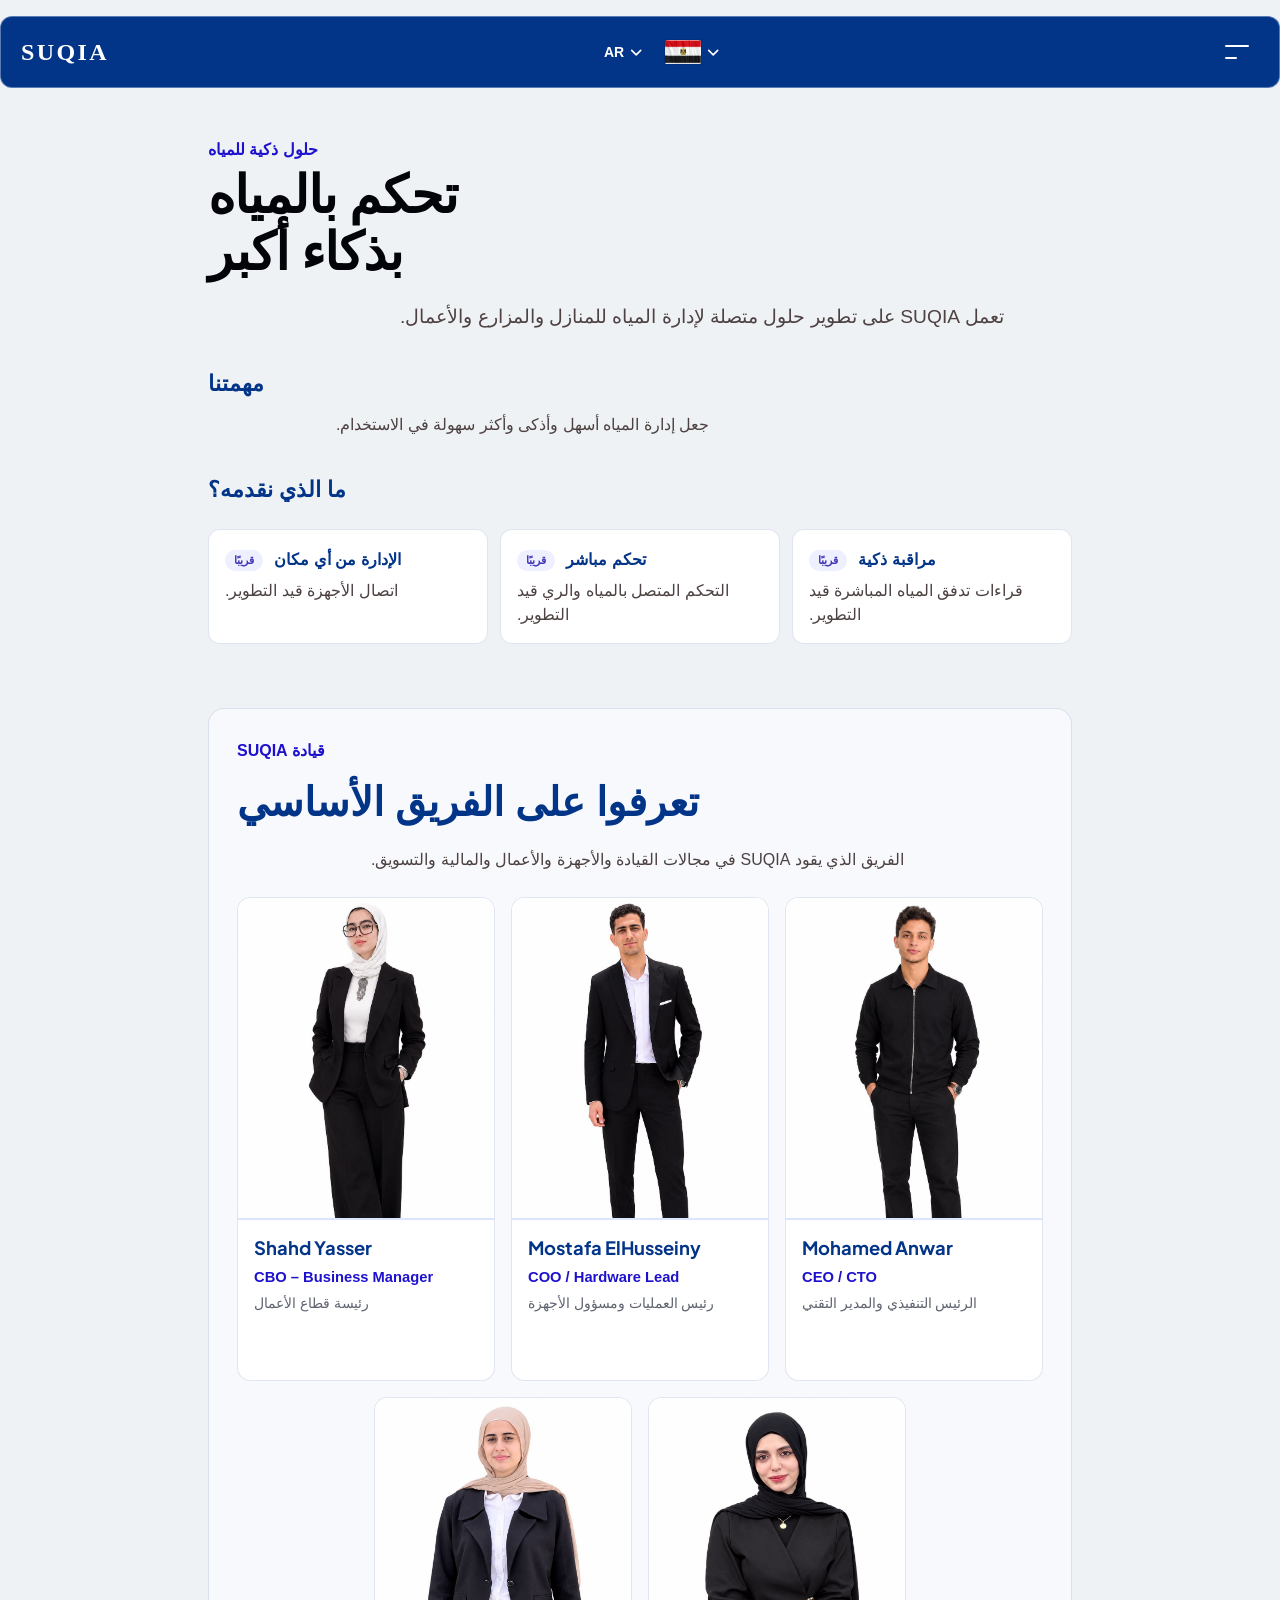
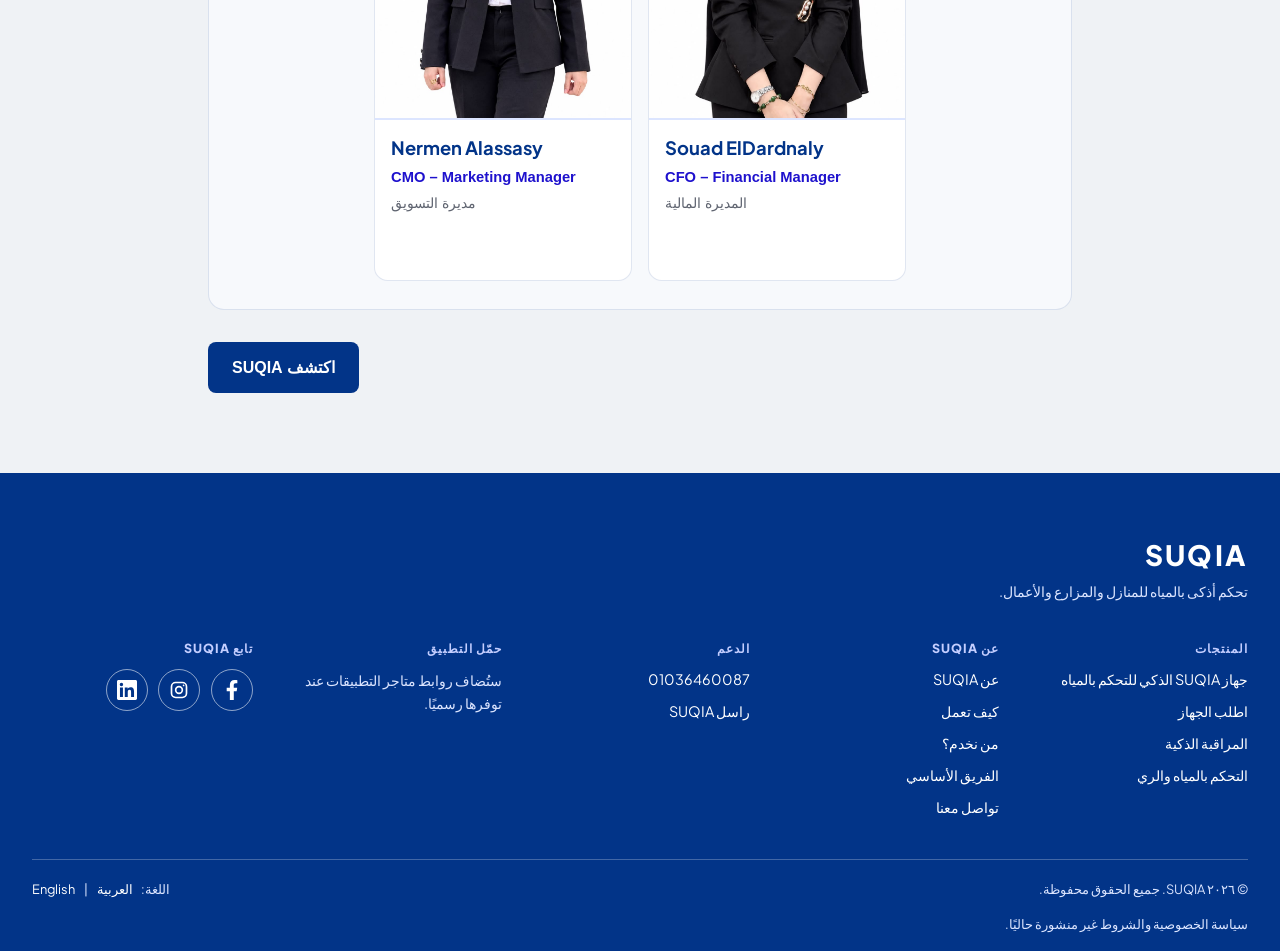
==== commit 4f76d443: "Update team member name Co-authored-by: Copilot <223556219+Copilot@users.noreply.github.com>" ====
--- a/about-ar.html
+++ b/about-ar.html
@@ -171,9 +171,9 @@
             </div>
           </article>
           <article class="team-card">
-            <figure class="team-card-image"><img src="suqia10-product.png" alt="Nermin Mohamed" loading="lazy" decoding="async"></figure>
-            <div class="team-card-content">
-              <h3 class="team-card-name">Nermin Mohamed</h3>
+            <figure class="team-card-image"><img src="suqia10-product.png" alt="Nermen Alassasy" loading="lazy" decoding="async"></figure>
+            <div class="team-card-content">
+              <h3 class="team-card-name">Nermen Alassasy</h3>
               <p class="team-card-role">CMO – Marketing Manager</p>
               <p class="team-card-title">مديرة التسويق</p>
             </div>
